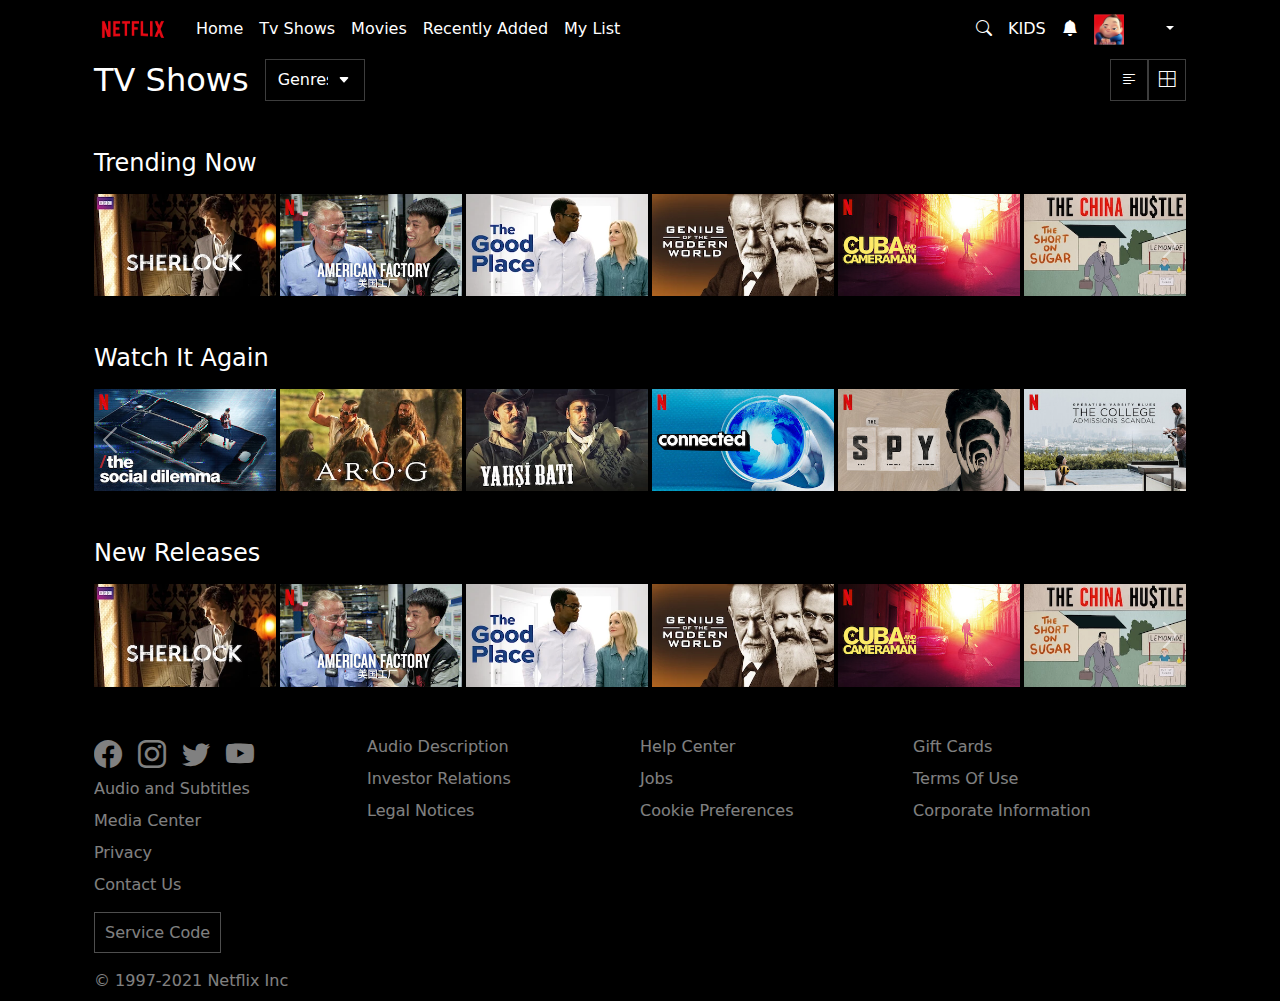
==== index.html @ 27003c23 "." ====
<!DOCTYPE html>
<html lang="it">
  <head>
    <meta charset="UTF-8" />
    <meta name="viewport" content="width=device-width, initial-scale=1.0" />
    <title>PROGETTO U2 S2 L5 - di Samuele Converso</title>
    <link
      href="https://cdn.jsdelivr.net/npm/bootstrap@5.3.3/dist/css/bootstrap.min.css"
      rel="stylesheet"
      integrity="sha384-QWTKZyjpPEjISv5WaRU9OFeRpok6YctnYmDr5pNlyT2bRjXh0JMhjY6hW+ALEwIH"
      crossorigin="anonymous"
    />
    <link
      rel="stylesheet"
      href="https://cdn.jsdelivr.net/npm/bootstrap-icons@1.11.3/font/bootstrap-icons.min.css"
    />
    <link rel="stylesheet" href="assets/css/style.css" />
  </head>
  <body>
    <div class="container">
      <header class="mb-5">
        <nav class="navbar navbar-expand-lg bg-body-tertiary">
          <div class="container-fluid">
            <a class="navbar-brand" href="#"
              ><img id="imgLogo" src="assets/img/netflix_logo.png"
            /></a>
            <button
              class="navbar-toggler"
              type="button"
              data-bs-toggle="collapse"
              data-bs-target="#navbarSupportedContent"
              aria-controls="navbarSupportedContent"
              aria-expanded="false"
              aria-label="Toggle navigation"
            >
              <span class="navbar-toggler-icon"></span>
            </button>
            <div class="collapse navbar-collapse" id="navbarSupportedContent">
              <ul class="navbar-nav me-auto mb-2 mb-lg-0">
                <li class="nav-item">
                  <a class="nav-link active" aria-current="page" href="#"
                    >Home</a
                  >
                </li>
                <li class="nav-item">
                  <a class="nav-link" href="#">Tv Shows</a>
                </li>
                <li class="nav-item">
                  <a class="nav-link" href="#">Movies</a>
                </li>
                <li class="nav-item">
                  <a class="nav-link" href="#">Recently Added</a>
                </li>
                <li class="nav-item">
                  <a class="nav-link" href="#">My List</a>
                </li>
              </ul>
              <!-- <li class="nav-item dropdown">
                <a
                  class="nav-link dropdown-toggle"
                  href="#"
                  role="button"
                  data-bs-toggle="dropdown"
                  aria-expanded="false"
                >
                  Dropdown
                </a>
                <ul class="dropdown-menu">
                  <li><a class="dropdown-item" href="#">Action</a></li>
                  <li><a class="dropdown-item" href="#">Another action</a></li>
                  <li><hr class="dropdown-divider" /></li>
                  <li>
                    <a class="dropdown-item" href="#">Something else here</a>
                  </li>
                </ul>
              </li>
              <li class="nav-item">
                <a class="nav-link disabled" aria-disabled="true">Disabled</a>
              </li>
            </ul> -->
              <!-- <form class="d-flex" role="search">
              <input
                class="form-control me-2"
                type="search"
                placeholder="Search"
                aria-label="Search"
              />
              <button class="btn btn-outline-success" type="submit">
                Search
              </button>
            </form> -->
              <div>
                <div class="d-flex justify-content-lg-center gap-3">
                  <i class="bi bi-search align-self-center"></i>
                  <p class="pKids align-self-center">KIDS</p>
                  <i class="bi bi-bell-fill align-self-center"></i>
                  <img
                    src="assets/img/avatar.png"
                    class="navAvatarImg align-self-center"
                  />
                  <div class="dropdown">
                    <button
                      class="btn btn-dark border-0 bg-transparent dropdown-toggle"
                      type="button"
                      data-bs-toggle="dropdown"
                      aria-expanded="false"
                    >
                      &nbsp;
                    </button>
                    <ul class="dropdown-menu dropdown-menu-dark bg-dark">
                      <li>
                        <a class="dropdown-item active" href="#">Action</a>
                      </li>
                      <li>
                        <a class="dropdown-item" href="#">Another action</a>
                      </li>
                      <li>
                        <a class="dropdown-item" href="#"
                          >Something else here</a
                        >
                      </li>
                      <li><hr class="dropdown-divider" /></li>
                      <li>
                        <a class="dropdown-item" href="#">Separated link</a>
                      </li>
                    </ul>
                  </div>
                </div>
              </div>
            </div>
          </div>
        </nav>

        <div
          id="header2"
          class="container-fluid d-flex justify-content-between"
        >
          <div id="tvTitleAndSelect" class="d-flex gap-3 w-100">
            <h2 class="align-self-center">TV Shows</h2>
            <select
              id="headSelect"
              class="form-select"
              aria-label="Default select example"
            >
              <option class="genresOption" selected>Genres</option>
              <option value="1">Comedy</option>
              <option value="2">Reality</option>
              <option value="3">Thriller</option>
            </select>
          </div>
          <div
            class="d-flex align-items-center justify-content-center"
            id="headBtns"
          >
            <i class="bi bi-text-left"></i>
            <i class="bi bi-border-all"></i>
          </div>
        </div>
      </header>

      <div class="container-fluid mb-3">
        <h4>Trending Now</h4>
      </div>

      <div class="container-fluid mb-5">
        <div
          id="carouselExampleAutoplaying1"
          class="carousel slide"
          data-bs-ride="carousel"
        >
          <div class="carousel-inner">
            <div class="carousel-item active">
              <div class="d-flex flex-column flex-md-row gap-1">
                <img
                  src="assets/img/media0.webp"
                  class="col-12 col-md-2 h-auto"
                  alt="..."
                />
                <img
                  src="assets/img/media1.jpg"
                  class="col-12 col-md-2 h-auto"
                  alt="..."
                />
                <img
                  src="assets/img/media2.webp"
                  class="col-12 col-md-2 h-auto"
                  alt="..."
                />
                <img
                  src="assets/img/media3.webp"
                  class="col-12 col-md-2 h-auto"
                  alt="..."
                />
                <img
                  src="assets/img/media4.jpg"
                  class="col-12 col-md-2 h-auto"
                  alt="..."
                />
                <img
                  src="assets/img/media5.webp"
                  class="col-12 col-md-2 h-auto"
                  alt="..."
                />
              </div>
            </div>
            <div class="carousel-item">
              <div class="d-flex flex-column flex-md-row gap-1">
                <img
                  src="assets/img/media0.webp"
                  class="col-12 col-md-2 h-auto"
                  alt="..."
                />
                <img
                  src="assets/img/media1.jpg"
                  class="col-12 col-md-2 h-auto"
                  alt="..."
                />
                <img
                  src="assets/img/media2.webp"
                  class="col-12 col-md-2 h-auto"
                  alt="..."
                />
                <img
                  src="assets/img/media3.webp"
                  class="col-12 col-md-2 h-auto"
                  alt="..."
                />
                <img
                  src="assets/img/media4.jpg"
                  class="col-12 col-md-2 h-auto"
                  alt="..."
                />
                <img
                  src="assets/img/media5.webp"
                  class="col-12 col-md-2 h-auto"
                  alt="..."
                />
              </div>
            </div>
          </div>
          <button
            class="carousel-control-prev"
            type="button"
            data-bs-target="#carouselExampleAutoplaying1"
            data-bs-slide="prev"
          >
            <span class="carousel-control-prev-icon" aria-hidden="true"></span>
            <span class="visually-hidden">Previous</span>
          </button>
          <button
            class="carousel-control-next"
            type="button"
            data-bs-target="#carouselExampleAutoplaying1"
            data-bs-slide="next"
          >
            <span class="carousel-control-next-icon" aria-hidden="true"></span>
            <span class="visually-hidden">Next</span>
          </button>
        </div>
      </div>

      <div class="container-fluid mb-3">
        <h4>Watch It Again</h4>
      </div>

      <div class="container-fluid mb-5">
        <div
          id="carouselExampleAutoplaying2"
          class="carousel slide"
          data-bs-ride="carousel"
        >
          <div class="carousel-inner">
            <div class="carousel-item active">
              <div class="d-flex flex-column flex-md-row gap-1">
                <img
                  src="assets/img/media6.jpg"
                  class="col-12 col-md-2 h-auto"
                  alt="..."
                />
                <img
                  src="assets/img/media7.webp"
                  class="col-12 col-md-2 h-auto"
                  alt="..."
                />
                <img
                  src="assets/img/media8.webp"
                  class="col-12 col-md-2 h-auto"
                  alt="..."
                />
                <img
                  src="assets/img/media9.jpg"
                  class="col-12 col-md-2 h-auto"
                  alt="..."
                />
                <img
                  src="assets/img/media10.jpg"
                  class="col-12 col-md-2 h-auto"
                  alt="..."
                />
                <img
                  src="assets/img/media11.jpg"
                  class="col-12 col-md-2 h-auto"
                  alt="..."
                />
              </div>
            </div>
            <div class="carousel-item">
              <div class="d-flex flex-column flex-md-row gap-1">
                <img
                  src="assets/img/media6.jpg"
                  class="col-12 col-md-2 h-auto"
                  alt="..."
                />
                <img
                  src="assets/img/media7.webp"
                  class="col-12 col-md-2 h-auto"
                  alt="..."
                />
                <img
                  src="assets/img/media8.webp"
                  class="col-12 col-md-2 h-auto"
                  alt="..."
                />
                <img
                  src="assets/img/media9.jpg"
                  class="col-12 col-md-2 h-auto"
                  alt="..."
                />
                <img
                  src="assets/img/media10.jpg"
                  class="col-12 col-md-2 h-auto"
                  alt="..."
                />
                <img
                  src="assets/img/media11.jpg"
                  class="col-12 col-md-2 h-auto"
                  alt="..."
                />
              </div>
            </div>
          </div>
          <button
            class="carousel-control-prev"
            type="button"
            data-bs-target="#carouselExampleAutoplaying2"
            data-bs-slide="prev"
          >
            <span class="carousel-control-prev-icon" aria-hidden="true"></span>
            <span class="visually-hidden">Previous</span>
          </button>
          <button
            class="carousel-control-next"
            type="button"
            data-bs-target="#carouselExampleAutoplaying2"
            data-bs-slide="next"
          >
            <span class="carousel-control-next-icon" aria-hidden="true"></span>
            <span class="visually-hidden">Next</span>
          </button>
        </div>
      </div>

      <div class="container-fluid mb-3">
        <h4>New Releases</h4>
      </div>

      <div class="container-fluid mb-5">
        <div
          id="carouselExampleAutoplaying3"
          class="carousel slide"
          data-bs-ride="carousel"
        >
          <div class="carousel-inner">
            <div class="carousel-item active">
              <div class="d-flex flex-column flex-md-row gap-1">
                <img
                  src="assets/img/media0.webp"
                  class="col-12 col-md-2 h-auto"
                  alt="..."
                />
                <img
                  src="assets/img/media1.jpg"
                  class="col-12 col-md-2 h-auto"
                  alt="..."
                />
                <img
                  src="assets/img/media2.webp"
                  class="col-12 col-md-2 h-auto"
                  alt="..."
                />
                <img
                  src="assets/img/media3.webp"
                  class="col-12 col-md-2 h-auto"
                  alt="..."
                />
                <img
                  src="assets/img/media4.jpg"
                  class="col-12 col-md-2 h-auto"
                  alt="..."
                />
                <img
                  src="assets/img/media5.webp"
                  class="col-12 col-md-2 h-auto"
                  alt="..."
                />
              </div>
            </div>
            <div class="carousel-item">
              <div class="d-flex flex-column flex-md-row gap-1">
                <img
                  src="assets/img/media0.webp"
                  class="col-12 col-md-2 h-auto"
                  alt="..."
                />
                <img
                  src="assets/img/media1.jpg"
                  class="col-12 col-md-2 h-auto"
                  alt="..."
                />
                <img
                  src="assets/img/media2.webp"
                  class="col-12 col-md-2 h-auto"
                  alt="..."
                />
                <img
                  src="assets/img/media3.webp"
                  class="col-12 col-md-2 h-auto"
                  alt="..."
                />
                <img
                  src="assets/img/media4.jpg"
                  class="col-12 col-md-2 h-auto"
                  alt="..."
                />
                <img
                  src="assets/img/media5.webp"
                  class="col-12 col-md-2 h-auto"
                  alt="..."
                />
              </div>
            </div>
          </div>
          <button
            class="carousel-control-prev"
            type="button"
            data-bs-target="#carouselExampleAutoplaying3"
            data-bs-slide="prev"
          >
            <span class="carousel-control-prev-icon" aria-hidden="true"></span>
            <span class="visually-hidden">Previous</span>
          </button>
          <button
            class="carousel-control-next"
            type="button"
            data-bs-target="#carouselExampleAutoplaying3"
            data-bs-slide="next"
          >
            <span class="carousel-control-next-icon" aria-hidden="true"></span>
            <span class="visually-hidden">Next</span>
          </button>
        </div>
      </div>

      <footer
        class="container-fluid d-flex flex-column flex-md-row justify-content-between opacity-50"
      >
        <div class="container-fluid p-0">
          <div class="d-flex gap-2 gap-md-3">
            <i class="bi bi-facebook footIcon"></i>
            <i class="bi bi-instagram footIcon"></i>
            <i class="bi bi-twitter footIcon"></i>
            <i class="bi bi-youtube footIcon"></i>
          </div>
          <div class="container-fluid p-0">
            <p><a href="javascript:void(0)">Audio and Subtitles</a></p>
            <p><a href="javascript:void(0)">Media Center</a></p>
            <p><a href="javascript:void(0)">Privacy</a></p>
            <p class="mb-4"><a href="javascript:void(0)">Contact Us</a></p>
            <p class="serviceBtn mb-4">
              <a href="javascript:void(0)">Service Code</a>
            </p>

            <p>
              <a href="javascript:void(0)">&copy; 1997-2021 Netflix Inc</a>
            </p>
          </div>
        </div>

        <div class="container-fluid p-0">
          <p><a href="javascript:void(0)">Audio Description</a></p>
          <p><a href="javascript:void(0)">Investor Relations</a></p>
          <p><a href="javascript:void(0)">Legal Notices</a></p>
        </div>

        <div class="container-fluid p-0">
          <p><a href="javascript:void(0)">Help Center</a></p>
          <p><a href="javascript:void(0)">Jobs</a></p>
          <p><a href="javascript:void(0)">Cookie Preferences</a></p>
        </div>

        <div class="container-fluid p-0">
          <p><a href="javascript:void(0)">Gift Cards</a></p>
          <p><a href="javascript:void(0)">Terms Of Use</a></p>
          <p><a href="javascript:void(0)">Corporate Information</a></p>
        </div>
      </footer>
      <script
        src="https://cdn.jsdelivr.net/npm/bootstrap@5.3.3/dist/js/bootstrap.bundle.min.js"
        integrity="sha384-YvpcrYf0tY3lHB60NNkmXc5s9fDVZLESaAA55NDzOxhy9GkcIdslK1eN7N6jIeHz"
        crossorigin="anonymous"
      ></script>
    </div>
  </body>
</html>
---- assets/css/style.css ----
* {
  color: white !important;
}

html,
body {
  margin: 0;
  padding: 0;
  box-sizing: border-box;
  background-color: black;
}

header,
.navbar,
#imgLogo {
  background-color: black !important;
}

#header2 h2 {
  margin: 0;
}

#imgLogo {
  width: 78px;
}

.form-select {
  background-image: url("../img/arrowDown.svg");
  background-color: black;
  width: 100px;
  border: 1px solid rgba(255, 255, 255, 0.241);
  border-radius: unset;
}

.navAvatarImg {
  width: 30px;
}

header p.pKids {
  margin: 0;
}

.avatarArrow:hover {
  cursor: pointer;
}

.navbar-toggler-icon {
  background-image: url("../img/dropBtn.svg");
}

.navbar-toggler {
  border: 1px solid rgba(255, 255, 255, 0.241);
  border-radius: 4px;
  padding: 2px 6px;
}

.bi-text-left,
.bi-border-all {
  padding: 8px 10px;
  border: 1px solid rgba(255, 255, 255, 0.241);
}

.bi-text-left:hover,
.bi-border-all:hover {
  background-color: rgba(255, 255, 255, 0.241);
  cursor: pointer;
}

h4 {
  margin: 0;
}

p {
  margin-bottom: 8px;
}

a:link,
a:visited {
  text-decoration: none;
}

.carousel-inner img {
  transition: transform 0.3s ease;
}

.carousel-inner img:hover {
  cursor: pointer;
  transition-property: transform;
  transform: scale(1.1, 1.1);
}

.footIcon {
  font-size: 28px;
}

.serviceBtn a {
  border: 1px solid rgba(255, 255, 255, 0.606);
  padding: 10px;
}

.serviceBtn a:hover {
  cursor: pointer;
  background-color: rgba(255, 255, 255, 0.241);
}

.carousel-control-prev {
  justify-content: flex-start;
  width: fit-content;
}

.carousel-control-next {
  justify-content: flex-end;
  width: fit-content;
}

hr {
  border: 1px solid white;
}

.settingsAvatar {
  width: 120px;
}

input {
  width: 75%;
  max-width: 300px;
}

#editBox p {
  margin: 0;
}

input[type="checkbox"] {
  width: fit-content;
  vertical-align: middle;
}

.serviceBtnSave a {
  border: 1px solid rgba(255, 255, 255, 0.606);
  padding: 10px;
  background-color: white;
  color: black !important;
}

.serviceBtnSave a:hover {
  cursor: pointer;
  background-color: rgba(255, 255, 255, 0.241);
}

input[type="text"] {
  background-color: rgba(255, 255, 255, 0.826);
}
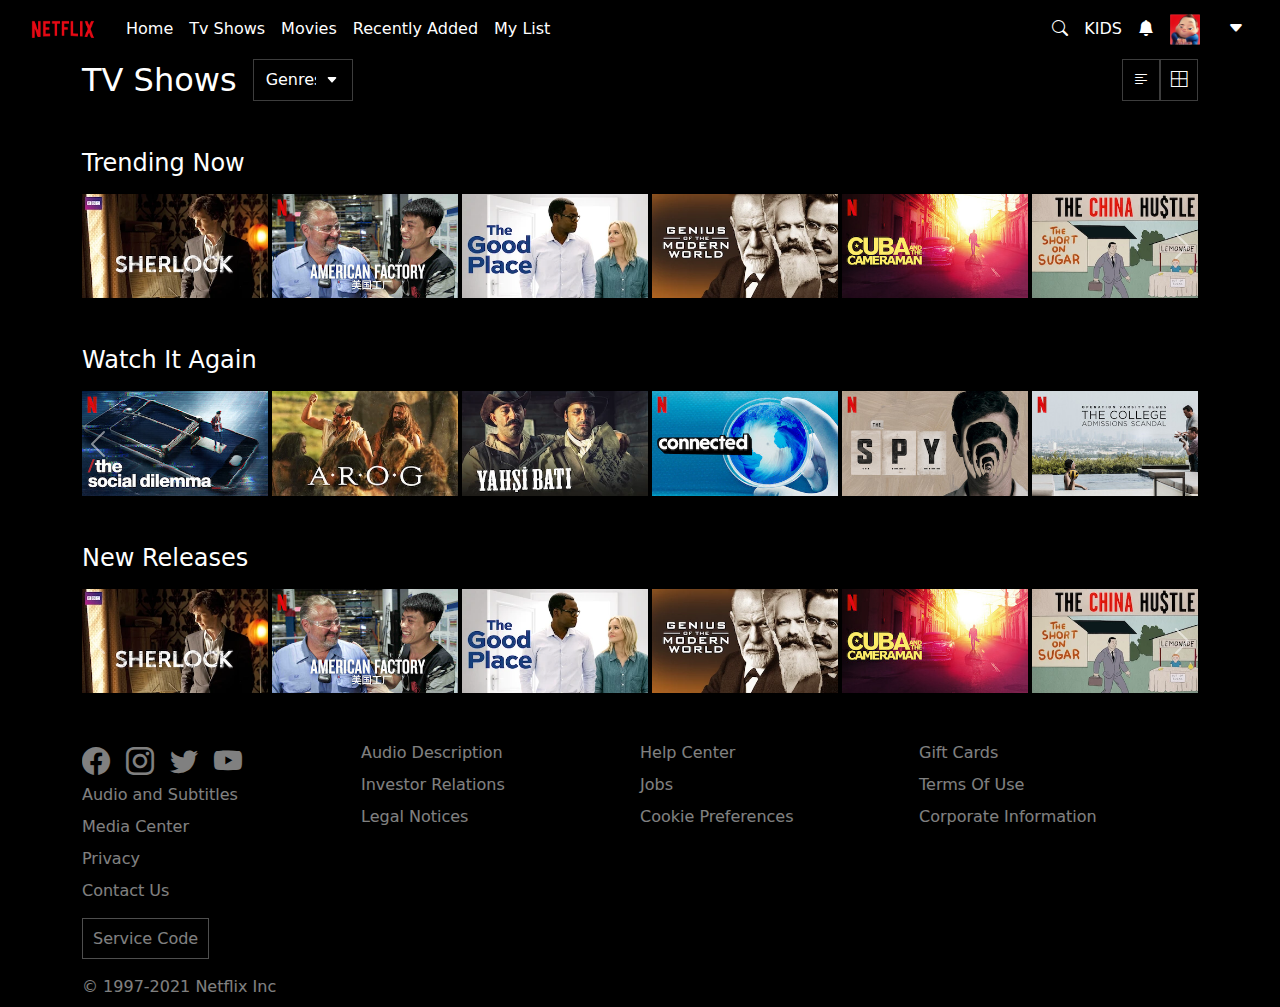
==== commit fcb248cc: "." ====
--- a/index.html
+++ b/index.html
@@ -17,7 +17,7 @@
     <link rel="stylesheet" href="assets/css/style.css" />
   </head>
   <body>
-    <div class="container">
+    <div class="container-fluid">
       <header class="mb-5">
         <nav class="navbar navbar-expand-lg bg-body-tertiary">
           <div class="container-fluid">
@@ -98,30 +98,35 @@
                     src="assets/img/avatar.png"
                     class="navAvatarImg align-self-center"
                   />
-                  <div class="dropdown">
+                  <div class="btn-group dropdown">
                     <button
-                      class="btn btn-dark border-0 bg-transparent dropdown-toggle"
                       type="button"
+                      class="btn btn-secondary bg-transparent dropdown-toggle bg-dark border-0"
                       data-bs-toggle="dropdown"
                       aria-expanded="false"
                     >
-                      &nbsp;
+                      <i class="bi bi-caret-down-fill"></i>
                     </button>
-                    <ul class="dropdown-menu dropdown-menu-dark bg-dark">
+                    <ul
+                      class="dropdown-menu dropdown-menu-dark bg-dark text-white"
+                    >
                       <li>
-                        <a class="dropdown-item active" href="#">Action</a>
+                        <a class="dropdown-item" href="profile.html"
+                          >Utente #1</a
+                        >
                       </li>
                       <li>
-                        <a class="dropdown-item" href="#">Another action</a>
+                        <a class="dropdown-item" href="profile.html"
+                          >Manage profiles</a
+                        >
                       </li>
+                      <li><a class="dropdown-item" href="#">Account</a></li>
                       <li>
-                        <a class="dropdown-item" href="#"
-                          >Something else here</a
-                        >
+                        <a class="dropdown-item" href="#">Help Center</a>
                       </li>
                       <li><hr class="dropdown-divider" /></li>
                       <li>
-                        <a class="dropdown-item" href="#">Separated link</a>
+                        <a class="dropdown-item" href="#">Signout Netflix</a>
                       </li>
                     </ul>
                   </div>
@@ -130,34 +135,37 @@
             </div>
           </div>
         </nav>
-
-        <div
-          id="header2"
-          class="container-fluid d-flex justify-content-between"
-        >
-          <div id="tvTitleAndSelect" class="d-flex gap-3 w-100">
-            <h2 class="align-self-center">TV Shows</h2>
-            <select
-              id="headSelect"
-              class="form-select"
-              aria-label="Default select example"
+        <div class="container">
+          <div
+            id="header2"
+            class="container-fluid d-flex justify-content-between"
+          >
+            <div id="tvTitleAndSelect" class="d-flex gap-3 w-100">
+              <h2 class="align-self-center">TV Shows</h2>
+              <select
+                id="headSelect"
+                class="form-select"
+                aria-label="Default select example"
+              >
+                <option class="genresOption" selected>Genres</option>
+                <option value="1">Comedy</option>
+                <option value="2">Reality</option>
+                <option value="3">Thriller</option>
+              </select>
+            </div>
+            <div
+              class="d-flex align-items-center justify-content-center"
+              id="headBtns"
             >
-              <option class="genresOption" selected>Genres</option>
-              <option value="1">Comedy</option>
-              <option value="2">Reality</option>
-              <option value="3">Thriller</option>
-            </select>
-          </div>
-          <div
-            class="d-flex align-items-center justify-content-center"
-            id="headBtns"
-          >
-            <i class="bi bi-text-left"></i>
-            <i class="bi bi-border-all"></i>
+              <i class="bi bi-text-left"></i>
+              <i class="bi bi-border-all"></i>
+            </div>
           </div>
         </div>
       </header>
-
+    </div>
+
+    <div class="container">
       <div class="container-fluid mb-3">
         <h4>Trending Now</h4>
       </div>
@@ -504,11 +512,12 @@
           <p><a href="javascript:void(0)">Corporate Information</a></p>
         </div>
       </footer>
-      <script
-        src="https://cdn.jsdelivr.net/npm/bootstrap@5.3.3/dist/js/bootstrap.bundle.min.js"
-        integrity="sha384-YvpcrYf0tY3lHB60NNkmXc5s9fDVZLESaAA55NDzOxhy9GkcIdslK1eN7N6jIeHz"
-        crossorigin="anonymous"
-      ></script>
     </div>
+
+    <script
+      src="https://cdn.jsdelivr.net/npm/bootstrap@5.3.3/dist/js/bootstrap.bundle.min.js"
+      integrity="sha384-YvpcrYf0tY3lHB60NNkmXc5s9fDVZLESaAA55NDzOxhy9GkcIdslK1eN7N6jIeHz"
+      crossorigin="anonymous"
+    ></script>
   </body>
 </html>
--- a/assets/css/style.css
+++ b/assets/css/style.css
@@ -150,3 +150,85 @@
 input[type="text"] {
   background-color: rgba(255, 255, 255, 0.826);
 }
+
+#dropDiv {
+  position: relative;
+}
+
+#menuDrop {
+  position: absolute;
+  right: 5000px;
+}
+
+.dropdown-toggle::after {
+  display: none !important;
+}
+
+.dropdown-toggle::before {
+  display: none !important;
+}
+
+.dropdown-toggle {
+  position: relative !important;
+}
+
+.dropdown-menu.show {
+  position: absolute !important;
+  left: -120px !important;
+}
+
+#checkboxFirstPage {
+  vertical-align: middle;
+}
+
+.container {
+  position: relative;
+  padding: 0;
+}
+
+.container input {
+  position: absolute;
+  opacity: 0;
+  cursor: pointer;
+  height: 0;
+  width: 0;
+}
+
+.checkmark {
+  position: absolute;
+  top: 0;
+  left: 0;
+  height: 18px;
+  width: 18px;
+  background-color: black;
+  border: 2px solid white;
+}
+.container:hover input ~ .checkmark {
+  background-color: black;
+}
+
+.container input:checked ~ .checkmark {
+  background-color: black;
+}
+
+.checkmark:after {
+  content: "";
+  position: absolute;
+  display: none;
+}
+
+.container input:checked ~ .checkmark:after {
+  display: block;
+}
+
+.container .checkmark:after {
+  left: 5px;
+  top: 2px;
+  width: 4px;
+  height: 8px;
+  border: solid white;
+  border-width: 0 3px 3px 0;
+  -webkit-transform: rotate(45deg);
+  -ms-transform: rotate(45deg);
+  transform: rotate(45deg);
+}
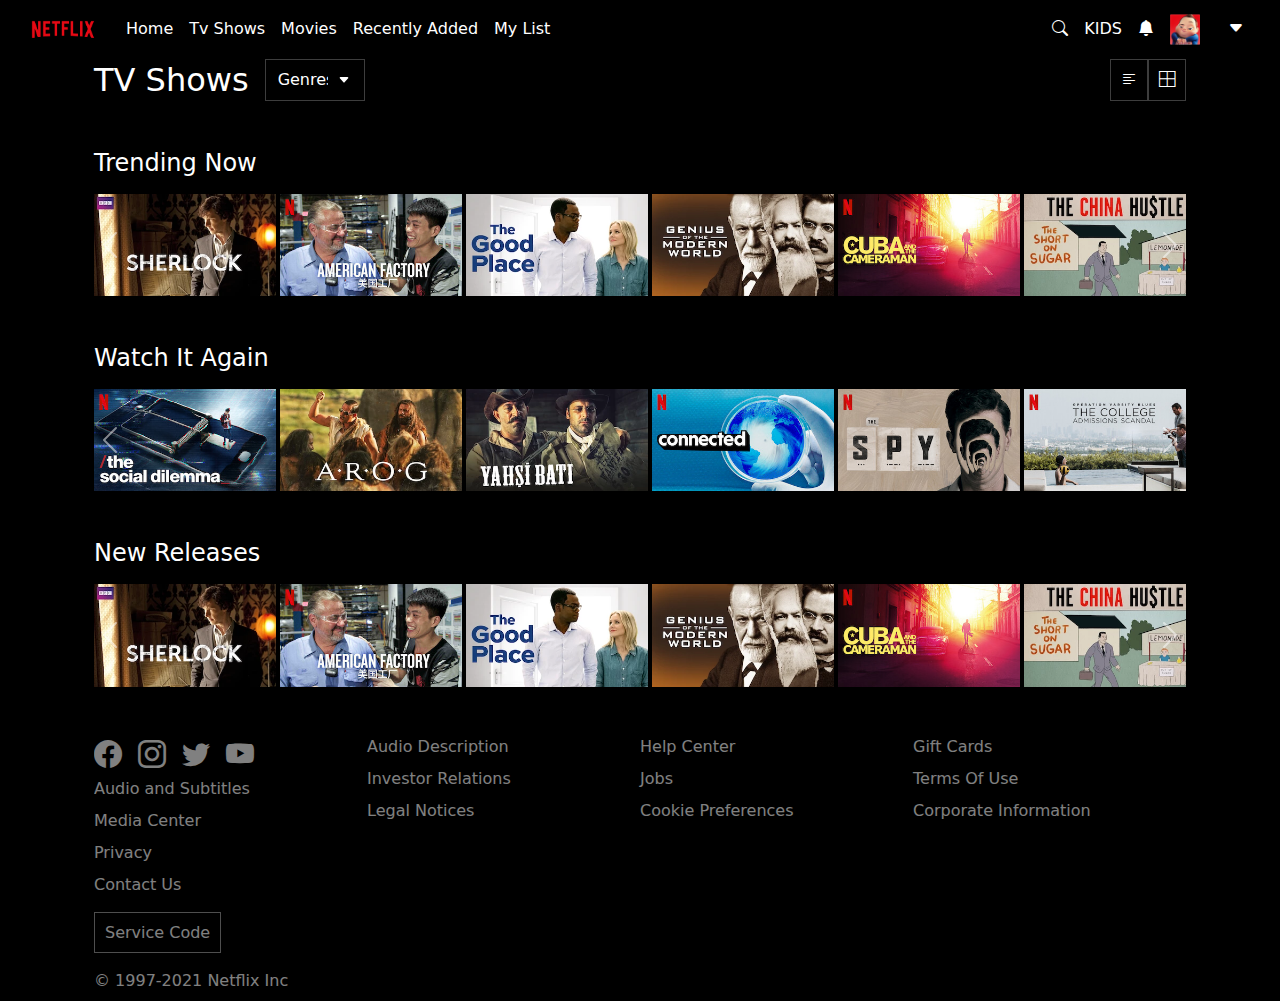
==== commit 86d68095: "." ====
--- a/index.html
+++ b/index.html
@@ -21,7 +21,7 @@
       <header class="mb-5">
         <nav class="navbar navbar-expand-lg bg-body-tertiary">
           <div class="container-fluid">
-            <a class="navbar-brand" href="#"
+            <a class="navbar-brand" href="index.html"
               ><img id="imgLogo" src="assets/img/netflix_logo.png"
             /></a>
             <button
@@ -112,7 +112,10 @@
                     >
                       <li>
                         <a class="dropdown-item" href="profile.html"
-                          >Utente #1</a
+                          ><img
+                            src="assets/img/avatar.png"
+                            class="navAvatarImg"
+                          />&nbsp; &nbsp; Utente #1</a
                         >
                       </li>
                       <li>
--- a/assets/css/style.css
+++ b/assets/css/style.css
@@ -181,12 +181,12 @@
   vertical-align: middle;
 }
 
-.container {
+.containerCheck1 {
   position: relative;
   padding: 0;
 }
 
-.container input {
+.containerCheck1 input {
   position: absolute;
   opacity: 0;
   cursor: pointer;
@@ -203,11 +203,11 @@
   background-color: black;
   border: 2px solid white;
 }
-.container:hover input ~ .checkmark {
-  background-color: black;
-}
-
-.container input:checked ~ .checkmark {
+.containerCheck1:hover input ~ .checkmark {
+  background-color: black;
+}
+
+.containerCheck1 input:checked ~ .checkmark {
   background-color: black;
 }
 
@@ -217,11 +217,11 @@
   display: none;
 }
 
-.container input:checked ~ .checkmark:after {
+.containerCheck1 input:checked ~ .checkmark:after {
   display: block;
 }
 
-.container .checkmark:after {
+.containerCheck1 .checkmark:after {
   left: 5px;
   top: 2px;
   width: 4px;
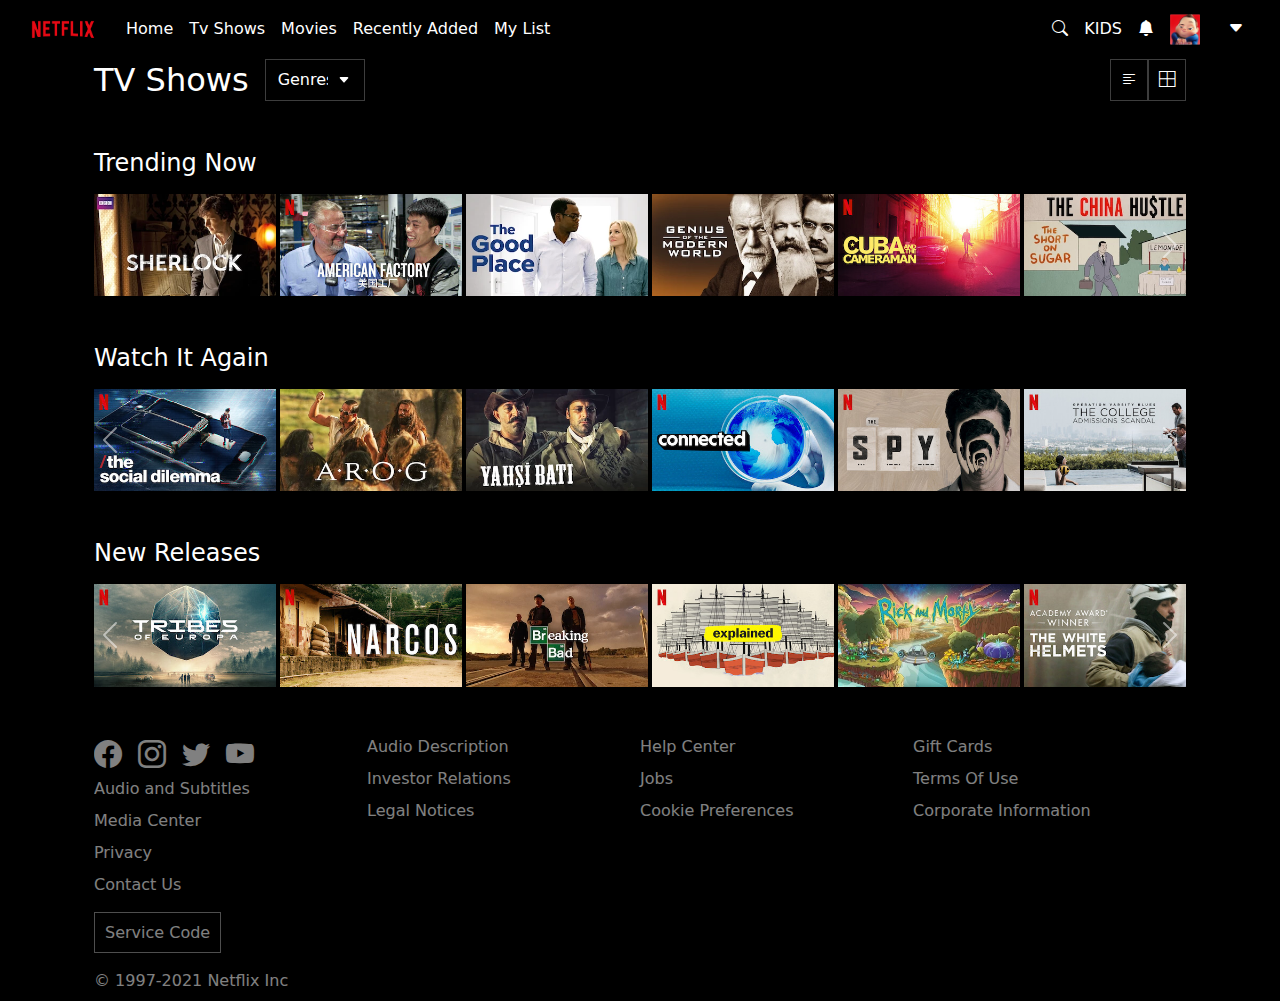
==== commit 5cf1aabb: "." ====
--- a/index.html
+++ b/index.html
@@ -385,32 +385,32 @@
             <div class="carousel-item active">
               <div class="d-flex flex-column flex-md-row gap-1">
                 <img
-                  src="assets/img/media0.webp"
-                  class="col-12 col-md-2 h-auto"
-                  alt="..."
-                />
-                <img
-                  src="assets/img/media1.jpg"
-                  class="col-12 col-md-2 h-auto"
-                  alt="..."
-                />
-                <img
-                  src="assets/img/media2.webp"
-                  class="col-12 col-md-2 h-auto"
-                  alt="..."
-                />
-                <img
-                  src="assets/img/media3.webp"
-                  class="col-12 col-md-2 h-auto"
-                  alt="..."
-                />
-                <img
-                  src="assets/img/media4.jpg"
-                  class="col-12 col-md-2 h-auto"
-                  alt="..."
-                />
-                <img
-                  src="assets/img/media5.webp"
+                  src="assets/img/media12.jpg"
+                  class="col-12 col-md-2 h-auto"
+                  alt="..."
+                />
+                <img
+                  src="assets/img/media13.jpg"
+                  class="col-12 col-md-2 h-auto"
+                  alt="..."
+                />
+                <img
+                  src="assets/img/media14.webp"
+                  class="col-12 col-md-2 h-auto"
+                  alt="..."
+                />
+                <img
+                  src="assets/img/media15.jpg"
+                  class="col-12 col-md-2 h-auto"
+                  alt="..."
+                />
+                <img
+                  src="assets/img/media16.webp"
+                  class="col-12 col-md-2 h-auto"
+                  alt="..."
+                />
+                <img
+                  src="assets/img/media17.jpg"
                   class="col-12 col-md-2 h-auto"
                   alt="..."
                 />
@@ -419,32 +419,32 @@
             <div class="carousel-item">
               <div class="d-flex flex-column flex-md-row gap-1">
                 <img
-                  src="assets/img/media0.webp"
-                  class="col-12 col-md-2 h-auto"
-                  alt="..."
-                />
-                <img
-                  src="assets/img/media1.jpg"
-                  class="col-12 col-md-2 h-auto"
-                  alt="..."
-                />
-                <img
-                  src="assets/img/media2.webp"
-                  class="col-12 col-md-2 h-auto"
-                  alt="..."
-                />
-                <img
-                  src="assets/img/media3.webp"
-                  class="col-12 col-md-2 h-auto"
-                  alt="..."
-                />
-                <img
-                  src="assets/img/media4.jpg"
-                  class="col-12 col-md-2 h-auto"
-                  alt="..."
-                />
-                <img
-                  src="assets/img/media5.webp"
+                  src="assets/img/media12.jpg"
+                  class="col-12 col-md-2 h-auto"
+                  alt="..."
+                />
+                <img
+                  src="assets/img/media13.jpg"
+                  class="col-12 col-md-2 h-auto"
+                  alt="..."
+                />
+                <img
+                  src="assets/img/media14.webp"
+                  class="col-12 col-md-2 h-auto"
+                  alt="..."
+                />
+                <img
+                  src="assets/img/media15.jpg"
+                  class="col-12 col-md-2 h-auto"
+                  alt="..."
+                />
+                <img
+                  src="assets/img/media16.webp"
+                  class="col-12 col-md-2 h-auto"
+                  alt="..."
+                />
+                <img
+                  src="assets/img/media17.jpg"
                   class="col-12 col-md-2 h-auto"
                   alt="..."
                 />
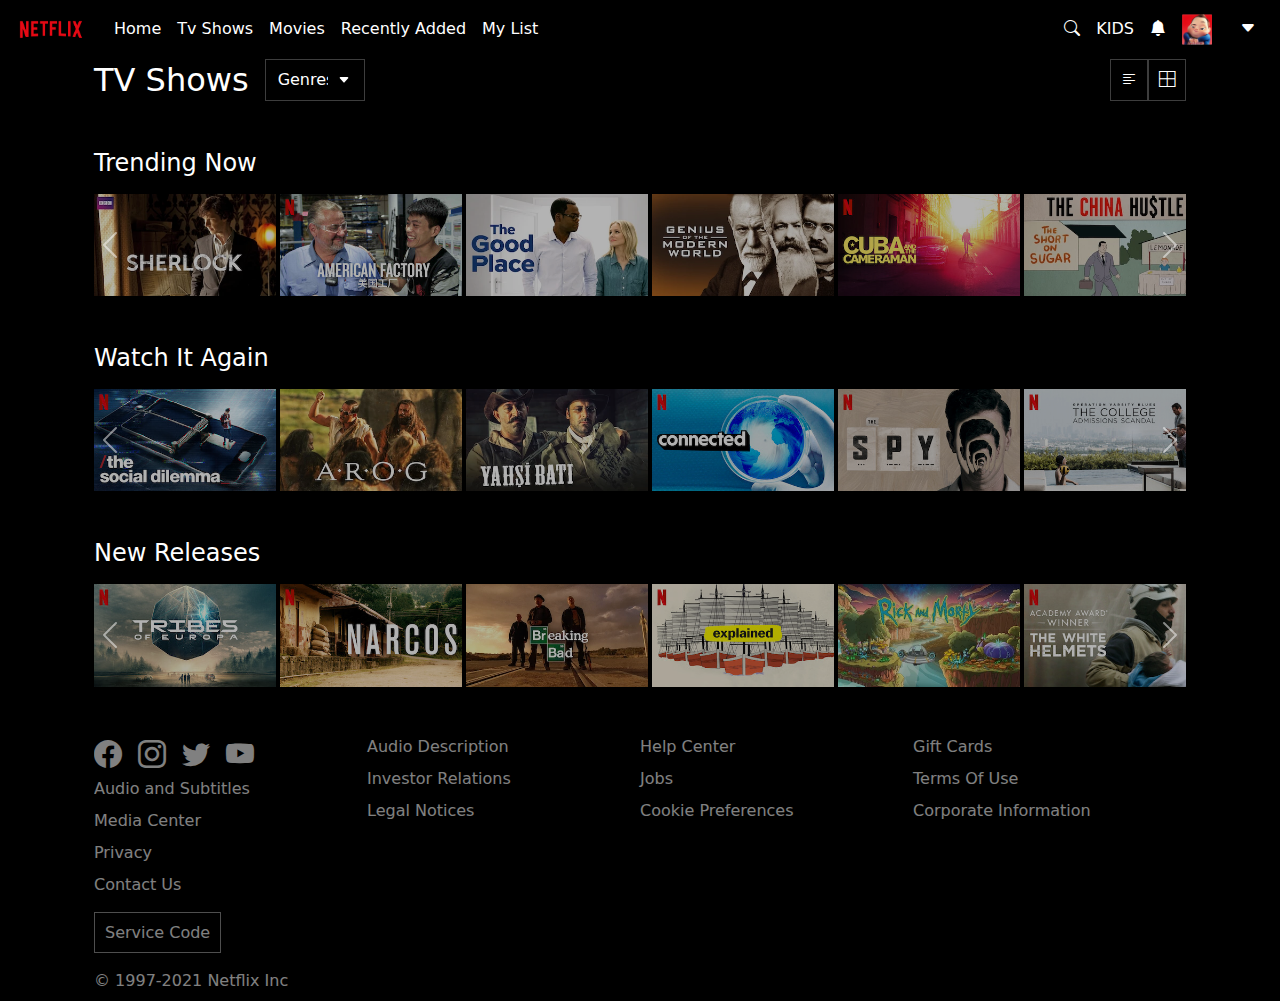
==== commit a6ff942f: "." ====
--- a/index.html
+++ b/index.html
@@ -17,7 +17,7 @@
     <link rel="stylesheet" href="assets/css/style.css" />
   </head>
   <body>
-    <div class="container-fluid">
+    <div class="container-fluid p-0">
       <header class="mb-5">
         <nav class="navbar navbar-expand-lg bg-body-tertiary">
           <div class="container-fluid">
--- a/assets/css/style.css
+++ b/assets/css/style.css
@@ -80,13 +80,18 @@
 }
 
 .carousel-inner img {
-  transition: transform 0.3s ease;
+  transition: z-index;
+  z-index: 2;
+  position: relative;
+  transition: transform 0.3s ease, opacity 0.3s ease, z-index 0s;
+  opacity: 0.7;
 }
 
 .carousel-inner img:hover {
   cursor: pointer;
-  transition-property: transform;
   transform: scale(1.1, 1.1);
+  opacity: 1;
+  z-index: 3;
 }
 
 .footIcon {
@@ -106,11 +111,13 @@
 .carousel-control-prev {
   justify-content: flex-start;
   width: fit-content;
+  z-index: 5;
 }
 
 .carousel-control-next {
   justify-content: flex-end;
   width: fit-content;
+  z-index: 5;
 }
 
 hr {
@@ -150,7 +157,7 @@
 input[type="text"] {
   background-color: rgba(255, 255, 255, 0.826);
 }
-
+/*
 #dropDiv {
   position: relative;
 }
@@ -158,7 +165,7 @@
 #menuDrop {
   position: absolute;
   right: 5000px;
-}
+}*/
 
 .dropdown-toggle::after {
   display: none !important;
@@ -176,7 +183,7 @@
   position: absolute !important;
   left: -120px !important;
 }
-
+/*
 #checkboxFirstPage {
   vertical-align: middle;
 }
@@ -232,3 +239,73 @@
   -ms-transform: rotate(45deg);
   transform: rotate(45deg);
 }
+*/
+
+/* The container */
+.containerCheckBox {
+  display: block;
+  position: relative;
+  padding-left: 35px;
+  margin-bottom: 0px;
+  cursor: pointer;
+  font-size: 22px;
+  -webkit-user-select: none;
+  -moz-user-select: none;
+  -ms-user-select: none;
+  user-select: none;
+}
+
+/* Hide the browser's default checkbox */
+.containerCheckBox input {
+  position: absolute;
+  opacity: 0;
+  cursor: pointer;
+  height: 0;
+  width: 0;
+}
+
+/* Create a custom checkbox */
+.checkmark {
+  position: absolute;
+  top: 5px;
+  left: 0;
+  height: 25px;
+  width: 25px;
+  background-color: transparent;
+  border: 2px solid rgba(255, 255, 255, 0.241);
+}
+
+/* On mouse-over, add a grey background color */
+.containerCheckBox:hover input ~ .checkmark {
+  background-color: rgba(255, 255, 255, 0.241);
+}
+
+/* When the checkbox is checked, add a blue background */
+.containerCheckBox input:checked ~ .checkmark {
+  background-color: transparent;
+}
+
+/* Create the checkmark/indicator (hidden when not checked) */
+.checkmark:after {
+  content: "";
+  position: absolute;
+  display: none;
+}
+
+/* Show the checkmark when checked */
+.containerCheckBox input:checked ~ .checkmark:after {
+  display: block;
+}
+
+/* Style the checkmark/indicator */
+.containerCheckBox .checkmark:after {
+  left: 7px;
+  top: 5px;
+  width: 7px;
+  height: 10px;
+  border: solid white;
+  border-width: 0 3px 3px 0;
+  -webkit-transform: rotate(45deg);
+  -ms-transform: rotate(45deg);
+  transform: rotate(45deg);
+}
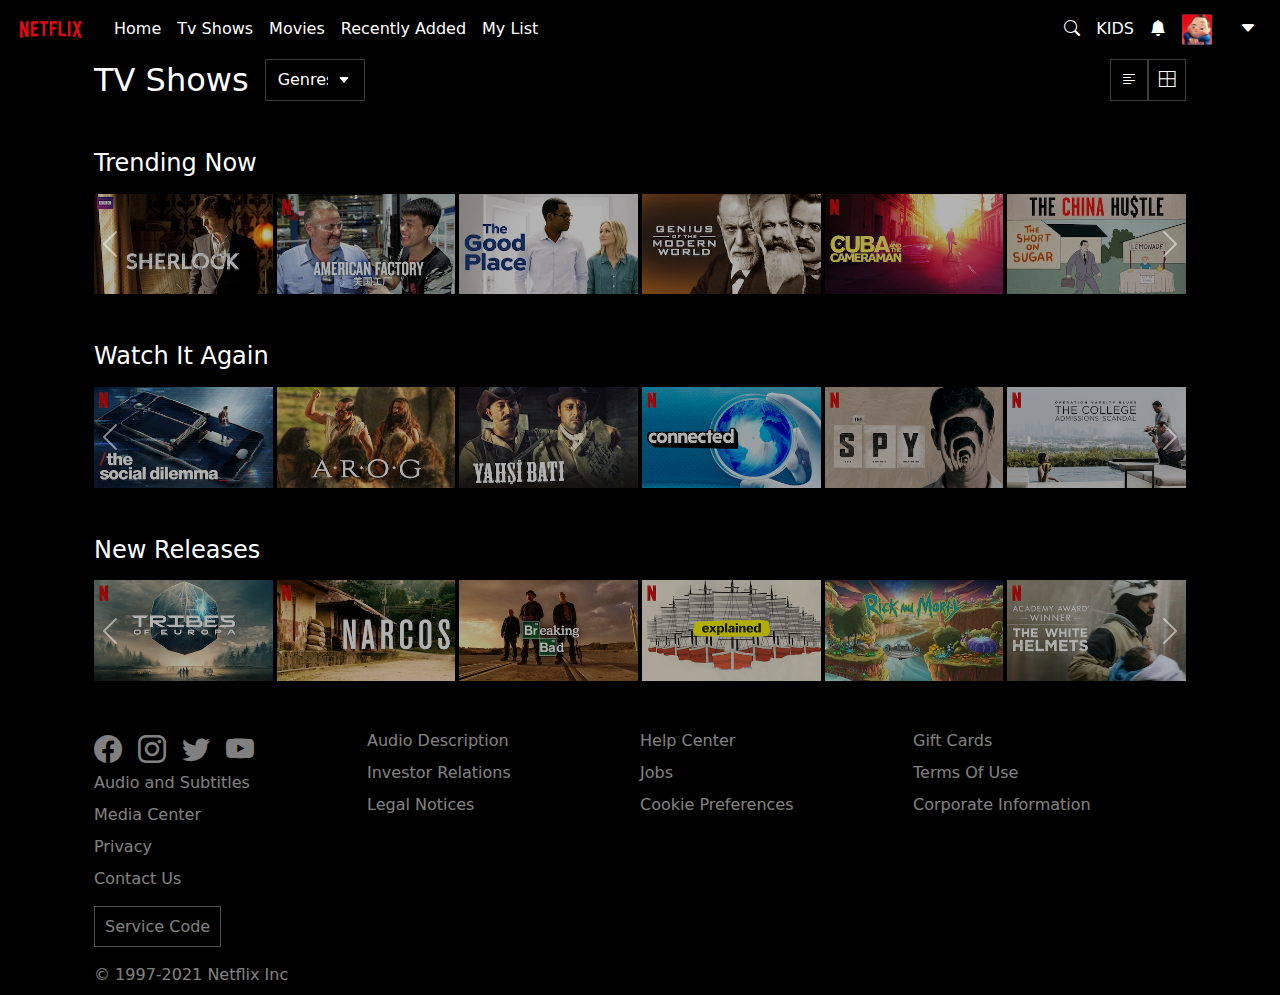
==== commit 17326f75: "." ====
--- a/index.html
+++ b/index.html
@@ -181,69 +181,70 @@
         >
           <div class="carousel-inner">
             <div class="carousel-item active">
-              <div class="d-flex flex-column flex-md-row gap-1">
+              <div class="row g-1">
                 <img
                   src="assets/img/media0.webp"
-                  class="col-12 col-md-2 h-auto"
-                  alt="..."
-                />
+                  class="col-12 col-md-2 h-auto mb-1 mb-md-0"
+                  alt="..."
+                />
+
                 <img
                   src="assets/img/media1.jpg"
-                  class="col-12 col-md-2 h-auto"
+                  class="col-12 col-md-2 h-auto mb-1 mb-md-0"
                   alt="..."
                 />
                 <img
                   src="assets/img/media2.webp"
-                  class="col-12 col-md-2 h-auto"
+                  class="col-12 col-md-2 h-auto mb-1 mb-md-0"
                   alt="..."
                 />
                 <img
                   src="assets/img/media3.webp"
-                  class="col-12 col-md-2 h-auto"
+                  class="col-12 col-md-2 h-auto mb-1 mb-md-0"
                   alt="..."
                 />
                 <img
                   src="assets/img/media4.jpg"
-                  class="col-12 col-md-2 h-auto"
+                  class="col-12 col-md-2 h-auto mb-1 mb-md-0"
                   alt="..."
                 />
                 <img
                   src="assets/img/media5.webp"
-                  class="col-12 col-md-2 h-auto"
+                  class="col-12 col-md-2 h-auto mb-1 mb-md-0"
                   alt="..."
                 />
               </div>
             </div>
             <div class="carousel-item">
-              <div class="d-flex flex-column flex-md-row gap-1">
+              <div class="row g-1">
                 <img
                   src="assets/img/media0.webp"
-                  class="col-12 col-md-2 h-auto"
+                  class="col-12 col-md-2 h-auto mb-1 mb-md-0"
                   alt="..."
                 />
                 <img
                   src="assets/img/media1.jpg"
-                  class="col-12 col-md-2 h-auto"
+                  class="col-12 col-md-2 h-auto mb-1 mb-md-0"
                   alt="..."
                 />
                 <img
                   src="assets/img/media2.webp"
-                  class="col-12 col-md-2 h-auto"
+                  class="col-12 col-md-2 h-auto mb-1 mb-md-0"
                   alt="..."
                 />
                 <img
                   src="assets/img/media3.webp"
-                  class="col-12 col-md-2 h-auto"
+                  class="col-12 col-md-2 h-auto mb-1 mb-md-0"
                   alt="..."
                 />
                 <img
                   src="assets/img/media4.jpg"
-                  class="col-12 col-md-2 h-auto"
+                  class="col-12 col-md-2 h-auto mb-1 mb-md-0"
                   alt="..."
                 />
                 <img
                   src="assets/img/media5.webp"
-                  class="col-12 col-md-2 h-auto"
+                  class="col-12 col-md-2 h-auto mb-1 mb-md-0"
                   alt="..."
                 />
               </div>
@@ -282,69 +283,69 @@
         >
           <div class="carousel-inner">
             <div class="carousel-item active">
-              <div class="d-flex flex-column flex-md-row gap-1">
+              <div class="row g-1">
                 <img
                   src="assets/img/media6.jpg"
-                  class="col-12 col-md-2 h-auto"
+                  class="col-12 col-md-2 h-auto mb-1 mb-md-0"
                   alt="..."
                 />
                 <img
                   src="assets/img/media7.webp"
-                  class="col-12 col-md-2 h-auto"
+                  class="col-12 col-md-2 h-auto mb-1 mb-md-0"
                   alt="..."
                 />
                 <img
                   src="assets/img/media8.webp"
-                  class="col-12 col-md-2 h-auto"
+                  class="col-12 col-md-2 h-auto mb-1 mb-md-0"
                   alt="..."
                 />
                 <img
                   src="assets/img/media9.jpg"
-                  class="col-12 col-md-2 h-auto"
+                  class="col-12 col-md-2 h-auto mb-1 mb-md-0"
                   alt="..."
                 />
                 <img
                   src="assets/img/media10.jpg"
-                  class="col-12 col-md-2 h-auto"
+                  class="col-12 col-md-2 h-auto mb-1 mb-md-0"
                   alt="..."
                 />
                 <img
                   src="assets/img/media11.jpg"
-                  class="col-12 col-md-2 h-auto"
+                  class="col-12 col-md-2 h-auto mb-1 mb-md-0"
                   alt="..."
                 />
               </div>
             </div>
             <div class="carousel-item">
-              <div class="d-flex flex-column flex-md-row gap-1">
+              <div class="row g-1">
                 <img
                   src="assets/img/media6.jpg"
-                  class="col-12 col-md-2 h-auto"
+                  class="col-12 col-md-2 h-auto mb-1 mb-md-0"
                   alt="..."
                 />
                 <img
                   src="assets/img/media7.webp"
-                  class="col-12 col-md-2 h-auto"
+                  class="col-12 col-md-2 h-auto mb-1 mb-md-0"
                   alt="..."
                 />
                 <img
                   src="assets/img/media8.webp"
-                  class="col-12 col-md-2 h-auto"
+                  class="col-12 col-md-2 h-auto mb-1 mb-md-0"
                   alt="..."
                 />
                 <img
                   src="assets/img/media9.jpg"
-                  class="col-12 col-md-2 h-auto"
+                  class="col-12 col-md-2 h-auto mb-1 mb-md-0"
                   alt="..."
                 />
                 <img
                   src="assets/img/media10.jpg"
-                  class="col-12 col-md-2 h-auto"
+                  class="col-12 col-md-2 h-auto mb-1 mb-md-0"
                   alt="..."
                 />
                 <img
                   src="assets/img/media11.jpg"
-                  class="col-12 col-md-2 h-auto"
+                  class="col-12 col-md-2 h-auto mb-1 mb-md-0"
                   alt="..."
                 />
               </div>
@@ -383,69 +384,69 @@
         >
           <div class="carousel-inner">
             <div class="carousel-item active">
-              <div class="d-flex flex-column flex-md-row gap-1">
+              <div class="row g-1">
                 <img
                   src="assets/img/media12.jpg"
-                  class="col-12 col-md-2 h-auto"
+                  class="col-12 col-md-2 h-auto mb-1 mb-md-0"
                   alt="..."
                 />
                 <img
                   src="assets/img/media13.jpg"
-                  class="col-12 col-md-2 h-auto"
+                  class="col-12 col-md-2 h-auto mb-1 mb-md-0"
                   alt="..."
                 />
                 <img
                   src="assets/img/media14.webp"
-                  class="col-12 col-md-2 h-auto"
+                  class="col-12 col-md-2 h-auto mb-1 mb-md-0"
                   alt="..."
                 />
                 <img
                   src="assets/img/media15.jpg"
-                  class="col-12 col-md-2 h-auto"
+                  class="col-12 col-md-2 h-auto mb-1 mb-md-0"
                   alt="..."
                 />
                 <img
                   src="assets/img/media16.webp"
-                  class="col-12 col-md-2 h-auto"
+                  class="col-12 col-md-2 h-auto mb-1 mb-md-0"
                   alt="..."
                 />
                 <img
                   src="assets/img/media17.jpg"
-                  class="col-12 col-md-2 h-auto"
+                  class="col-12 col-md-2 h-auto mb-1 mb-md-0"
                   alt="..."
                 />
               </div>
             </div>
             <div class="carousel-item">
-              <div class="d-flex flex-column flex-md-row gap-1">
+              <div class="row g-1">
                 <img
                   src="assets/img/media12.jpg"
-                  class="col-12 col-md-2 h-auto"
+                  class="col-12 col-md-2 h-auto mb-1 mb-md-0"
                   alt="..."
                 />
                 <img
                   src="assets/img/media13.jpg"
-                  class="col-12 col-md-2 h-auto"
+                  class="col-12 col-md-2 h-auto mb-1 mb-md-0"
                   alt="..."
                 />
                 <img
                   src="assets/img/media14.webp"
-                  class="col-12 col-md-2 h-auto"
+                  class="col-12 col-md-2 h-auto mb-1 mb-md-0"
                   alt="..."
                 />
                 <img
                   src="assets/img/media15.jpg"
-                  class="col-12 col-md-2 h-auto"
+                  class="col-12 col-md-2 h-auto mb-1 mb-md-0"
                   alt="..."
                 />
                 <img
                   src="assets/img/media16.webp"
-                  class="col-12 col-md-2 h-auto"
+                  class="col-12 col-md-2 h-auto mb-1 mb-md-0"
                   alt="..."
                 />
                 <img
                   src="assets/img/media17.jpg"
-                  class="col-12 col-md-2 h-auto"
+                  class="col-12 col-md-2 h-auto mb-1 mb-md-0"
                   alt="..."
                 />
               </div>
--- a/assets/css/style.css
+++ b/assets/css/style.css
@@ -110,14 +110,40 @@
 
 .carousel-control-prev {
   justify-content: flex-start;
+  align-self: center;
   width: fit-content;
+  height: fit-content;
   z-index: 5;
 }
 
 .carousel-control-next {
   justify-content: flex-end;
+  align-self: center;
   width: fit-content;
+  height: fit-content;
   z-index: 5;
+}
+
+.carousel-control-prev,
+.carousel-control-next {
+  opacity: 0.5 !important;
+  transition: opacity 0.3s !important;
+}
+
+.carousel-control-prev:hover,
+.carousel-control-next:hover,
+.carousel-control-prev:focus,
+.carousel-control-next:focus,
+.carousel-control-prev:active,
+.carousel-control-next:active {
+  opacity: 1 !important;
+}
+
+.carousel-control-prev:focus:not(:hover),
+.carousel-control-next:focus:not(:hover),
+.carousel-control-prev:active:not(:hover),
+.carousel-control-next:active:not(:hover) {
+  opacity: 0.5 !important;
 }
 
 hr {
@@ -182,6 +208,7 @@
 .dropdown-menu.show {
   position: absolute !important;
   left: -120px !important;
+  background-color: black !important;
 }
 /*
 #checkboxFirstPage {
